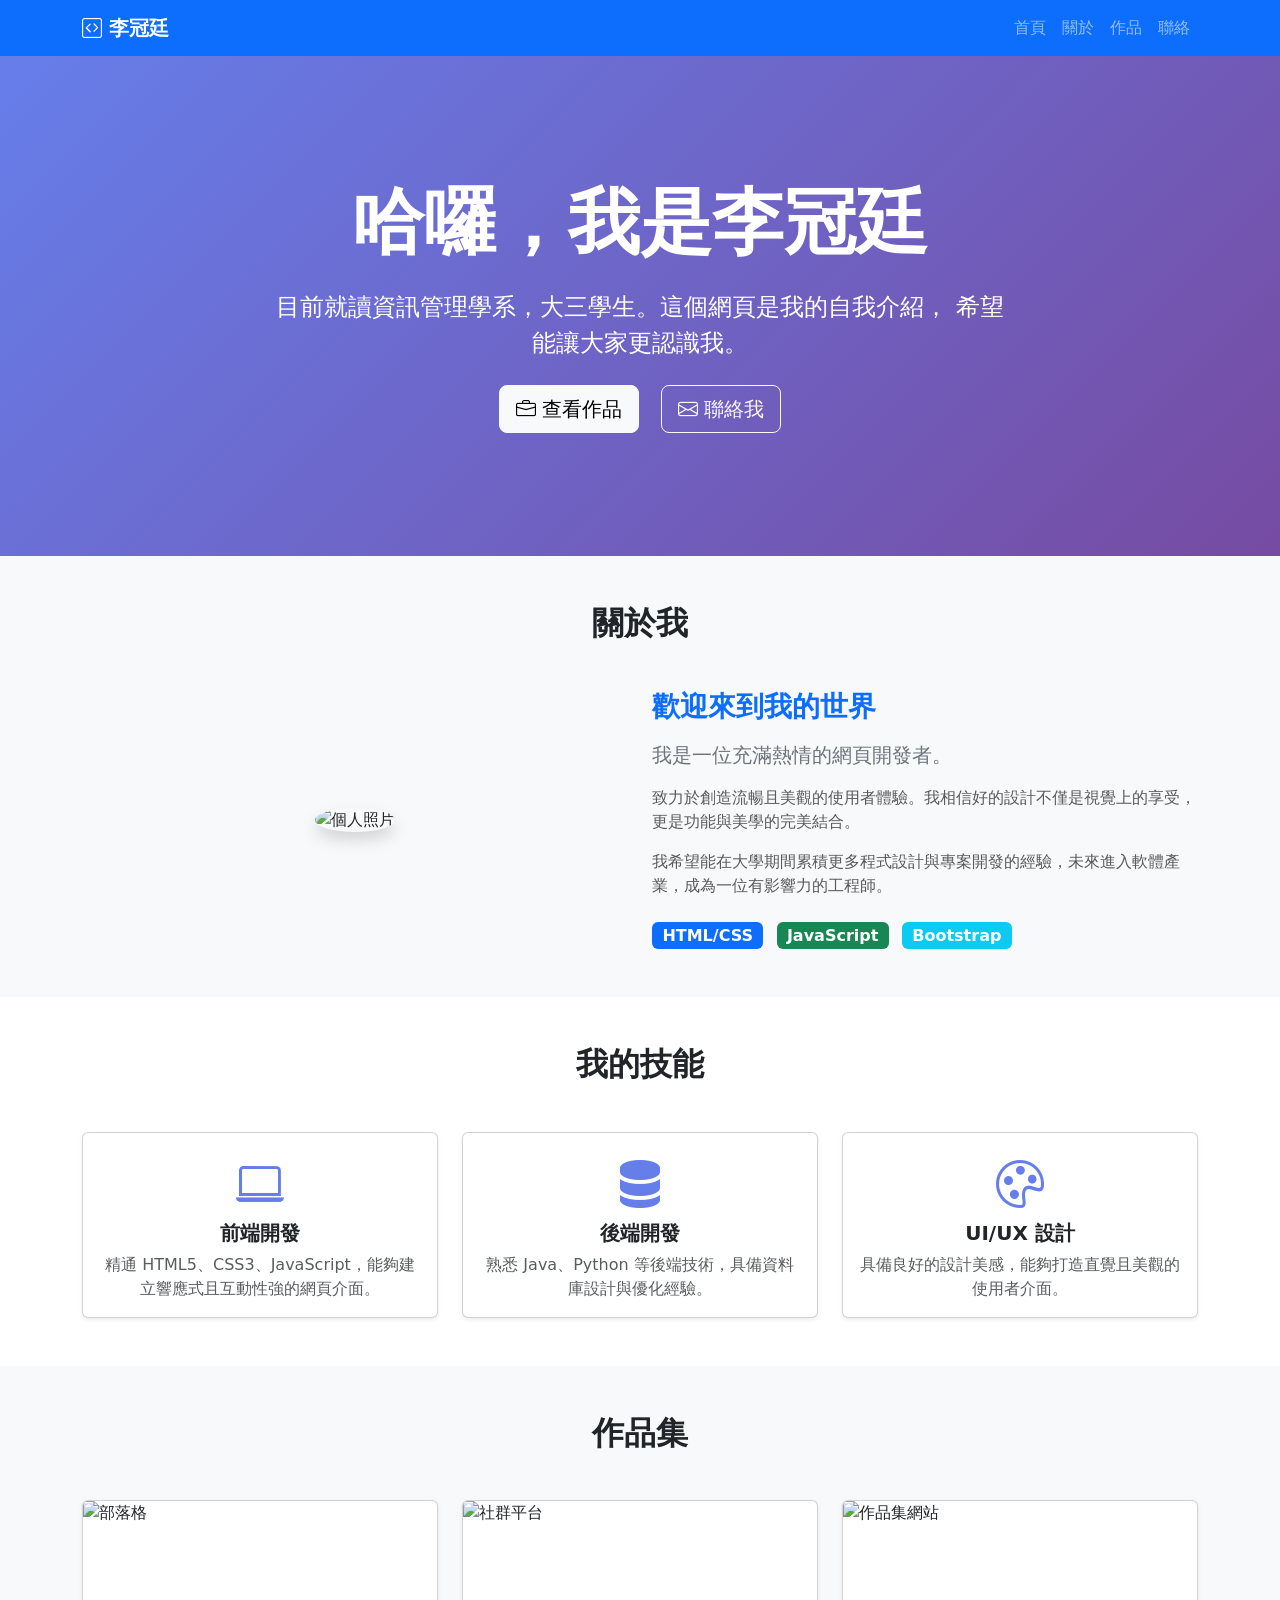
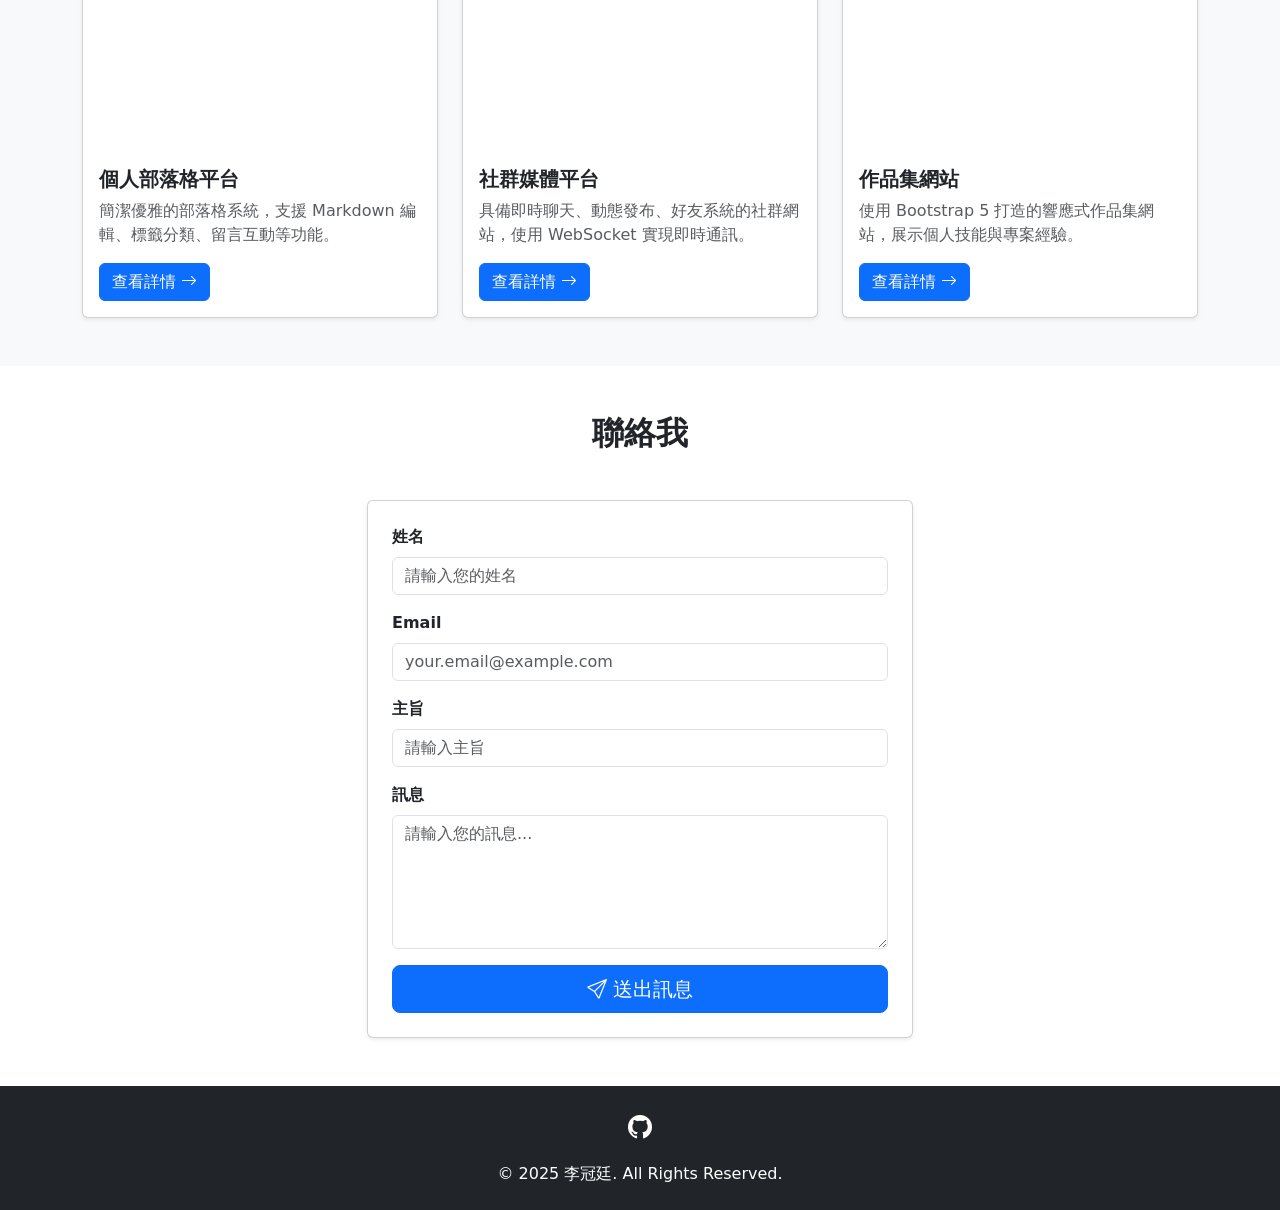
==== 1013/portfolio.html @ 3059f17d ".\1013\portfolio.html" ====
<!DOCTYPE html>
<html lang="zh-Hant">
<head>
  <meta charset="UTF-8">
  <meta name="viewport" content="width=device-width, initial-scale=1.0">
  <title>我的作品集 - 張小明</title>
  
  <!-- Bootstrap CSS -->
  <link href="https://cdn.jsdelivr.net/npm/bootstrap@5.3.0/dist/css/bootstrap.min.css" rel="stylesheet">
  
  <!-- Bootstrap Icons -->
  <link rel="stylesheet" href="https://cdn.jsdelivr.net/npm/bootstrap-icons@1.11.1/font/bootstrap-icons.css">
  
  <!-- 自訂 CSS -->
  <style>
    html {
      scroll-behavior: smooth;
    }
    
    .hero-section {
      background: linear-gradient(135deg, #667eea 0%, #764ba2 100%);
      color: white;
      min-height: 500px;
      display: flex;
      align-items: center;
    }
    
    .skill-icon {
      font-size: 3rem;
      color: #667eea;
    }
    
    .portfolio-img {
      height: 250px;
      object-fit: cover;
    }
    
    .social-icon {
      font-size: 1.5rem;
      margin: 0 10px;
      color: white;
      transition: color 0.3s;
    }
    
    .social-icon:hover {
      color: #667eea;
    }
  </style>
</head>
<body>
  <!-- 1. 導航列 -->
  <nav class="navbar navbar-expand-lg navbar-dark bg-primary sticky-top">
    <div class="container">
      <a class="navbar-brand fw-bold" href="#home">
        <i class="bi bi-code-square"></i> 李冠廷
      </a>
      <button class="navbar-toggler" type="button" data-bs-toggle="collapse" data-bs-target="#navbarNav">
        <span class="navbar-toggler-icon"></span>
      </button>
      <div class="collapse navbar-collapse" id="navbarNav">
        <ul class="navbar-nav ms-auto">
          <li class="nav-item"><a class="nav-link" href="#home">首頁</a></li>
          <li class="nav-item"><a class="nav-link" href="#about">關於</a></li>
          <li class="nav-item"><a class="nav-link" href="#portfolio">作品</a></li>
          <li class="nav-item"><a class="nav-link" href="#contact">聯絡</a></li>
        </ul>
      </div>
    </div>
  </nav>

  <!-- 2. Hero Section -->
  <section id="home" class="hero-section py-5">
    <div class="container">
      <div class="row align-items-center">
        <div class="col-lg-8 mx-auto text-center">
          <h1 class="display-2 fw-bold mb-4">哈囉，我是李冠廷</h1>
          <p class="lead fs-4 mb-4">目前就讀資訊管理學系，大三學生。這個網頁是我的自我介紹，
      希望能讓大家更認識我。</p>
          <div>
            <a href="#portfolio" class="btn btn-light btn-lg me-3">
              <i class="bi bi-briefcase"></i> 查看作品
            </a>
            <a href="#contact" class="btn btn-outline-light btn-lg">
              <i class="bi bi-envelope"></i> 聯絡我
            </a>
          </div>
        </div>
      </div>
    </div>
  </section>

  <!-- 3. 關於我 -->
  <section id="about" class="py-5 bg-light">
    <div class="container">
      <h2 class="text-center mb-5 fw-bold">關於我</h2>
      <div class="row align-items-center">
        <div class="col-md-6 text-center mb-4 mb-md-0">
          <img src="images.jpg" class="img-fluid rounded-circle shadow" alt="個人照片" style="max-width: 300px;">
        </div>
        <div class="col-md-6">
          <h3 class="fw-bold text-primary mb-3">歡迎來到我的世界</h3>
          <p class="fs-5 text-secondary"><p class="fs-5 text-secondary">我是一位充滿熱情的網頁開發者。</p>
          <p class="text-muted">致力於創造流暢且美觀的使用者體驗。我相信好的設計不僅是視覺上的享受，更是功能與美學的完美結合。</p>
          <p class="text-muted">我希望能在大學期間累積更多程式設計與專案開發的經驗，未來進入軟體產業，成為一位有影響力的工程師。</p>
          <div class="mt-4">
            <span class="badge bg-primary me-2 fs-6">HTML/CSS</span>
            <span class="badge bg-success me-2 fs-6">JavaScript</span>
            <span class="badge bg-info me-2 fs-6">Bootstrap</span>
          </div>
        </div>
      </div>
    </div>
  </section>

  <!-- 4. 技能展示 -->
  <section id="skills" class="py-5">
    <div class="container">
      <h2 class="text-center mb-5 fw-bold">我的技能</h2>
      <div class="row g-4">
        <div class="col-md-4">
          <div class="card h-100 text-center shadow-sm">
            <div class="card-body">
              <i class="bi bi-laptop skill-icon mb-3"></i>
              <h5 class="card-title fw-bold">前端開發</h5>
              <p class="card-text text-muted">精通 HTML5、CSS3、JavaScript，能夠建立響應式且互動性強的網頁介面。</p>
            </div>
          </div>
        </div>
        <div class="col-md-4">
          <div class="card h-100 text-center shadow-sm">
            <div class="card-body">
              <i class="bi bi-server skill-icon mb-3"></i>
              <h5 class="card-title fw-bold">後端開發</h5>
              <p class="card-text text-muted">熟悉 Java、Python 等後端技術，具備資料庫設計與優化經驗。</p>
            </div>
          </div>
        </div>
        <div class="col-md-4">
          <div class="card h-100 text-center shadow-sm">
            <div class="card-body">
              <i class="bi bi-palette skill-icon mb-3"></i>
              <h5 class="card-title fw-bold">UI/UX 設計</h5>
              <p class="card-text text-muted">具備良好的設計美感，能夠打造直覺且美觀的使用者介面。</p>
            </div>
          </div>
        </div>
      </div>
    </div>
  </section>

  <!-- 5. 作品集 -->
  <section id="portfolio" class="py-5 bg-light">
    <div class="container">
      <h2 class="text-center mb-5 fw-bold">作品集</h2>
      <div class="row g-4">
        <div class="col-lg-4 col-md-6">
          <div class="card h-100 shadow-sm">
            <img src="images.jpg" class="card-img-top portfolio-img" alt="部落格">
            <div class="card-body">
              <h5 class="card-title fw-bold">個人部落格平台</h5>
              <p class="card-text text-muted">簡潔優雅的部落格系統，支援 Markdown 編輯、標籤分類、留言互動等功能。</p>
              <a href="#" class="btn btn-primary">查看詳情 <i class="bi bi-arrow-right"></i></a>
            </div>
          </div>
        </div>
        <div class="col-lg-4 col-md-6">
          <div class="card h-100 shadow-sm">
            <img src="images.jpg" class="card-img-top portfolio-img" alt="社群平台">
            <div class="card-body">
              <h5 class="card-title fw-bold">社群媒體平台</h5>
              <p class="card-text text-muted">具備即時聊天、動態發布、好友系統的社群網站，使用 WebSocket 實現即時通訊。</p>
              <a href="#" class="btn btn-primary">查看詳情 <i class="bi bi-arrow-right"></i></a>
            </div>
          </div>
        </div>
        <div class="col-lg-4 col-md-6">
          <div class="card h-100 shadow-sm">
            <img src="images.jpg" class="card-img-top portfolio-img" alt="作品集網站">
            <div class="card-body">
              <h5 class="card-title fw-bold">作品集網站</h5>
              <p class="card-text text-muted">使用 Bootstrap 5 打造的響應式作品集網站，展示個人技能與專案經驗。</p>
              <a href="#" class="btn btn-primary">查看詳情 <i class="bi bi-arrow-right"></i></a>
            </div>
          </div>
        </div>
      </div>
    </div>
  </section>

  <!-- 6. 聯絡表單 -->
  <section id="contact" class="py-5">
    <div class="container">
      <h2 class="text-center mb-5 fw-bold">聯絡我</h2>
      <div class="row justify-content-center">
        <div class="col-md-8 col-lg-6">
          <div class="card shadow-sm">
            <div class="card-body p-4">
              <form>
                <div class="mb-3">
                  <label for="name" class="form-label fw-bold">姓名</label>
                  <input type="text" class="form-control" id="name" placeholder="請輸入您的姓名" required>
                </div>
                <div class="mb-3">
                  <label for="email" class="form-label fw-bold">Email</label>
                  <input type="email" class="form-control" id="email" placeholder="your.email@example.com" required>
                </div>
                <div class="mb-3">
                  <label for="subject" class="form-label fw-bold">主旨</label>
                  <input type="text" class="form-control" id="subject" placeholder="請輸入主旨" required>
                </div>
                <div class="mb-3">
                  <label for="message" class="form-label fw-bold">訊息</label>
                  <textarea class="form-control" id="message" rows="5" placeholder="請輸入您的訊息..." required></textarea>
                </div>
                <div class="d-grid">
                  <button type="submit" class="btn btn-primary btn-lg">
                    <i class="bi bi-send"></i> 送出訊息
                  </button>
                </div>
              </form>
            </div>
          </div>
        </div>
      </div>
    </div>
  </section>

  <!-- 7. Footer -->
  <footer class="bg-dark text-white text-center py-4">
    <div class="container">
      <div class="mb-3">
        <a href="https://github.com/412630906/114_tkuim_web" class="social-icon" target="_blank">
          <i class="bi bi-github"></i>
        </a>
      </div>
      <p class="mb-0">&copy; 2025 李冠廷. All Rights Reserved.</p>
    </div>
  </footer>

  <!-- Bootstrap JavaScript -->
  <script src="https://cdn.jsdelivr.net/npm/bootstrap@5.3.0/dist/js/bootstrap.bundle.min.js"></script>
</body>
</html>
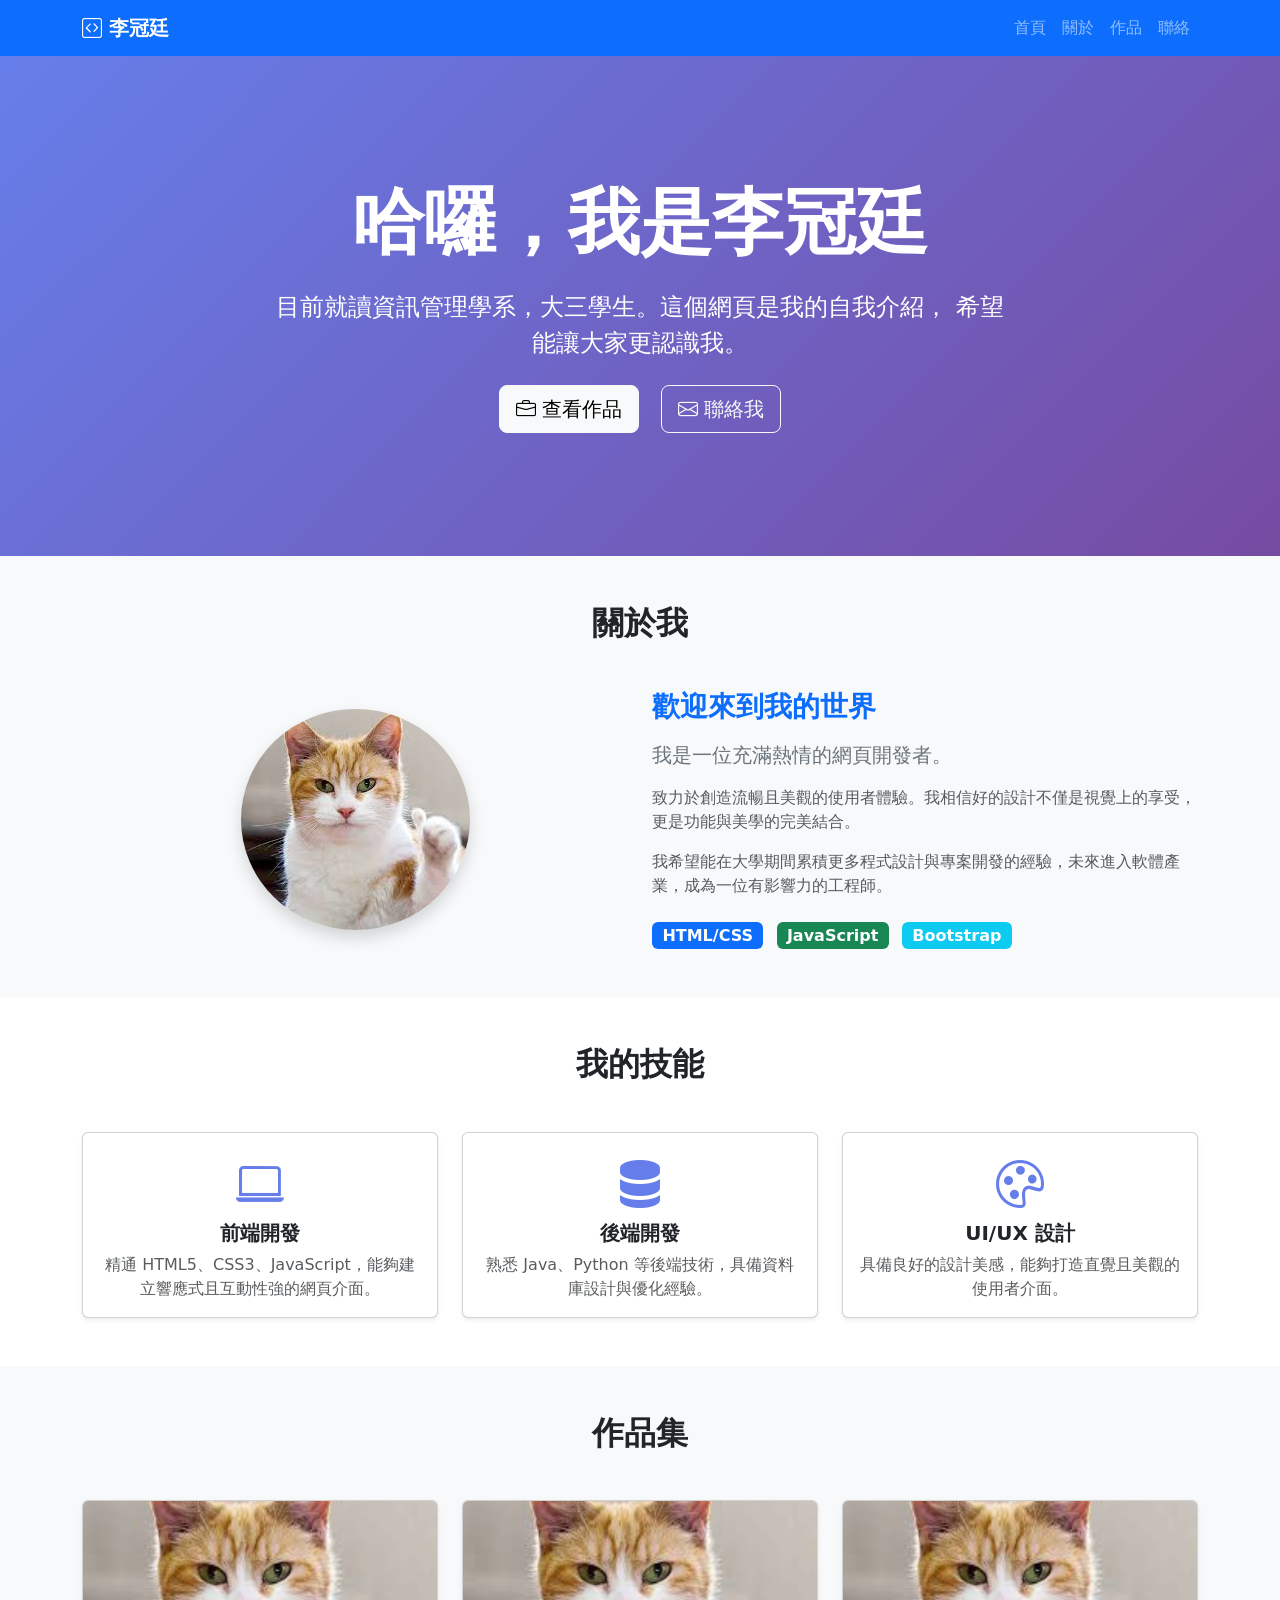
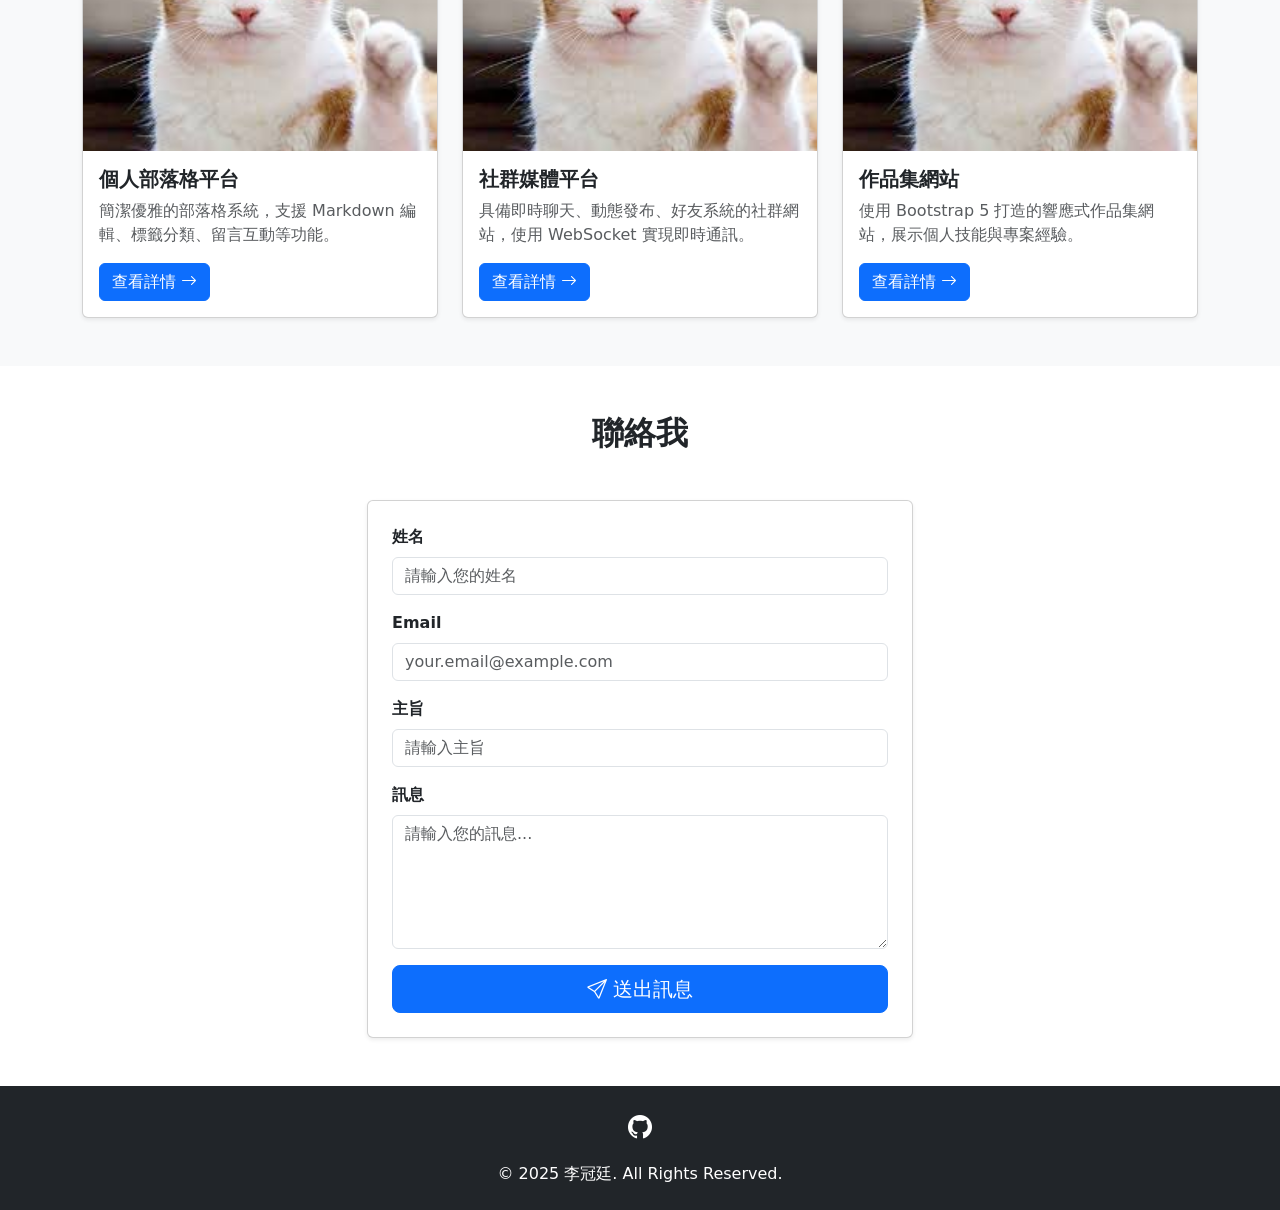
==== commit f1b692fe: ".\1013\portfolio.html" ====
--- a/1013/portfolio.html
+++ b/1013/portfolio.html
@@ -3,7 +3,7 @@
 <head>
   <meta charset="UTF-8">
   <meta name="viewport" content="width=device-width, initial-scale=1.0">
-  <title>我的作品集 - 張小明</title>
+  <title>李冠廷</title>
   
   <!-- Bootstrap CSS -->
   <link href="https://cdn.jsdelivr.net/npm/bootstrap@5.3.0/dist/css/bootstrap.min.css" rel="stylesheet">
